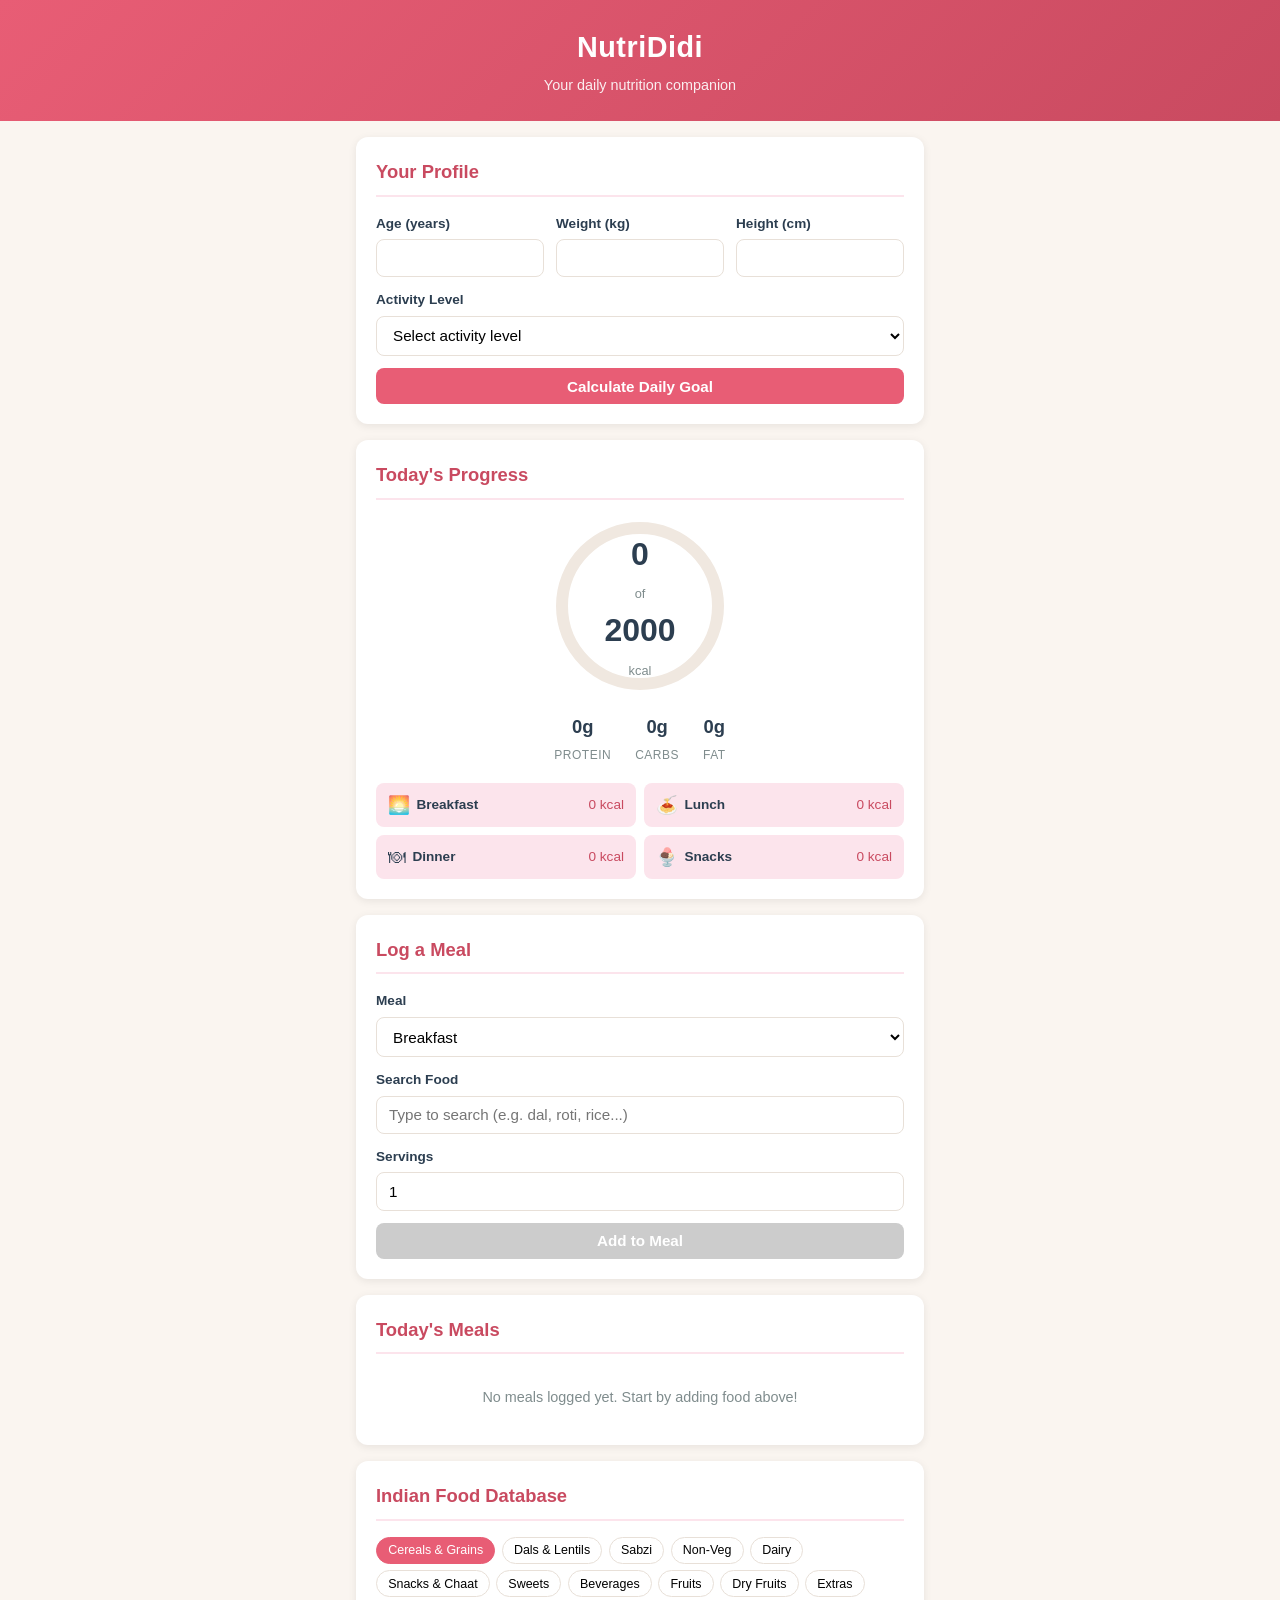
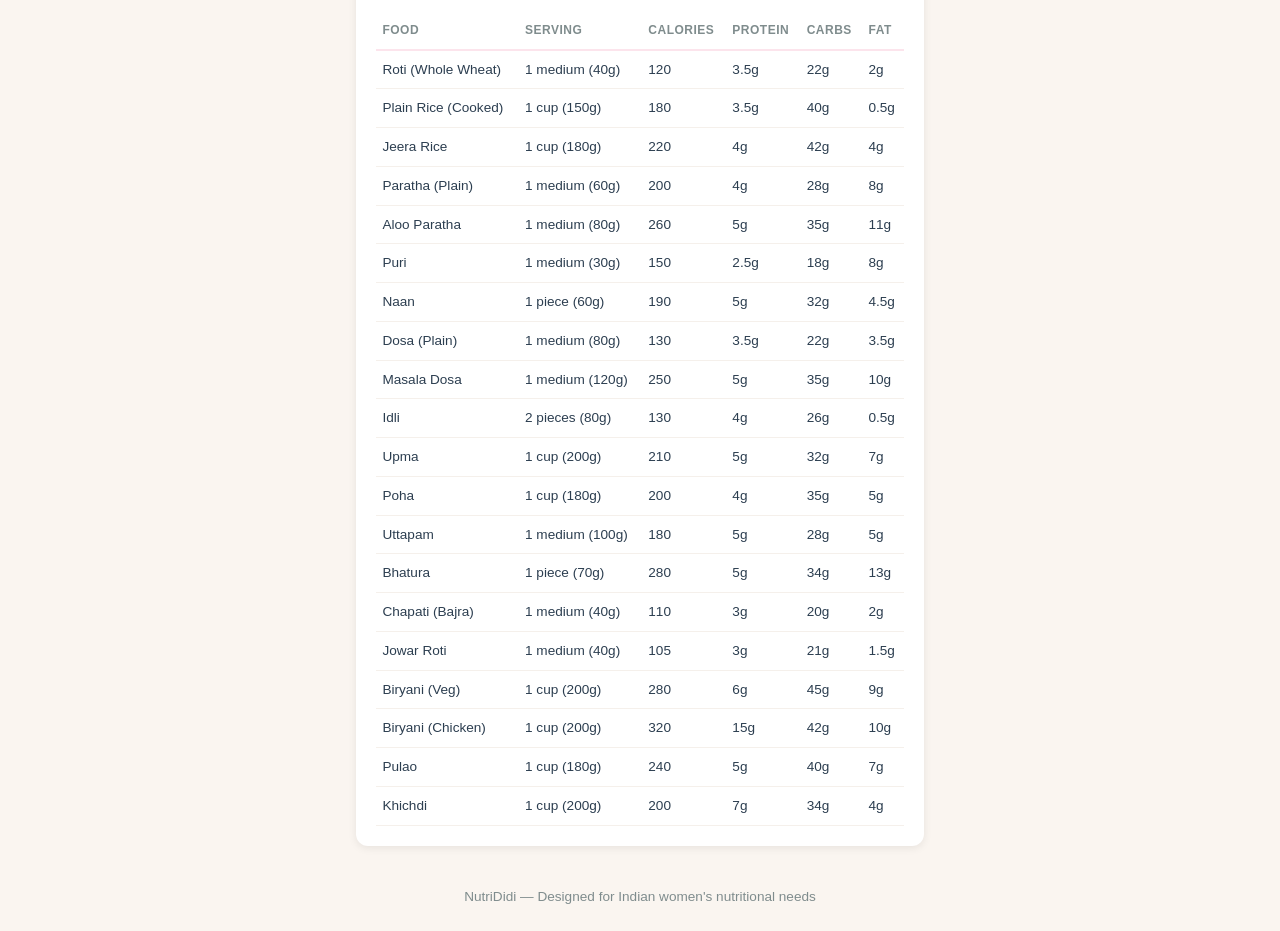
==== indian-calorie-tracker/index.html @ aca5d75c "Add NutriDidi - Indian calorie tracker web app for women Features: - 125+ item Indian food database " ====
<!DOCTYPE html>
<html lang="en">
<head>
    <meta charset="UTF-8">
    <meta name="viewport" content="width=device-width, initial-scale=1.0">
    <title>NutriDidi - Indian Calorie Tracker</title>
    <link rel="stylesheet" href="style.css">
</head>
<body>
    <header>
        <h1>NutriDidi</h1>
        <p class="tagline">Your daily nutrition companion</p>
    </header>

    <main>
        <!-- Profile Setup Section -->
        <section id="profile-section" class="card">
            <h2>Your Profile</h2>
            <form id="profile-form">
                <div class="form-row">
                    <div class="form-group">
                        <label for="age">Age (years)</label>
                        <input type="number" id="age" min="15" max="80" required>
                    </div>
                    <div class="form-group">
                        <label for="weight">Weight (kg)</label>
                        <input type="number" id="weight" min="30" max="150" step="0.5" required>
                    </div>
                    <div class="form-group">
                        <label for="height">Height (cm)</label>
                        <input type="number" id="height" min="120" max="200" required>
                    </div>
                </div>
                <div class="form-group">
                    <label for="activity">Activity Level</label>
                    <select id="activity" required>
                        <option value="">Select activity level</option>
                        <option value="1.2">Sedentary (desk job, little exercise)</option>
                        <option value="1.375">Lightly Active (light exercise 1-3 days/week)</option>
                        <option value="1.55">Moderately Active (exercise 3-5 days/week)</option>
                        <option value="1.725">Very Active (hard exercise 6-7 days/week)</option>
                    </select>
                </div>
                <button type="submit" class="btn btn-primary">Calculate Daily Goal</button>
            </form>
            <div id="calorie-goal-display" class="hidden">
                <p>Your daily calorie goal: <strong id="calorie-goal-value">0</strong> kcal</p>
            </div>
        </section>

        <!-- Dashboard Section -->
        <section id="dashboard-section" class="card">
            <h2>Today's Progress</h2>
            <div class="progress-container">
                <div class="progress-ring-wrapper">
                    <svg class="progress-ring" width="180" height="180">
                        <circle class="progress-ring-bg" cx="90" cy="90" r="78" />
                        <circle class="progress-ring-fill" cx="90" cy="90" r="78" />
                    </svg>
                    <div class="progress-text">
                        <span id="calories-consumed">0</span>
                        <span class="progress-label">of <span id="calories-target">0</span> kcal</span>
                    </div>
                </div>
                <div class="macro-summary">
                    <div class="macro-item">
                        <span class="macro-value" id="total-protein">0g</span>
                        <span class="macro-label">Protein</span>
                    </div>
                    <div class="macro-item">
                        <span class="macro-value" id="total-carbs">0g</span>
                        <span class="macro-label">Carbs</span>
                    </div>
                    <div class="macro-item">
                        <span class="macro-value" id="total-fat">0g</span>
                        <span class="macro-label">Fat</span>
                    </div>
                </div>
            </div>

            <!-- Meal Breakdown -->
            <div class="meal-breakdown">
                <div class="meal-summary" data-meal="breakfast">
                    <span class="meal-icon">&#127749;</span>
                    <span class="meal-name">Breakfast</span>
                    <span class="meal-cals" id="breakfast-cals">0 kcal</span>
                </div>
                <div class="meal-summary" data-meal="lunch">
                    <span class="meal-icon">&#127837;</span>
                    <span class="meal-name">Lunch</span>
                    <span class="meal-cals" id="lunch-cals">0 kcal</span>
                </div>
                <div class="meal-summary" data-meal="dinner">
                    <span class="meal-icon">&#127869;</span>
                    <span class="meal-name">Dinner</span>
                    <span class="meal-cals" id="dinner-cals">0 kcal</span>
                </div>
                <div class="meal-summary" data-meal="snacks">
                    <span class="meal-icon">&#127848;</span>
                    <span class="meal-name">Snacks</span>
                    <span class="meal-cals" id="snacks-cals">0 kcal</span>
                </div>
            </div>
        </section>

        <!-- Meal Logging Section -->
        <section id="log-section" class="card">
            <h2>Log a Meal</h2>
            <div class="form-group">
                <label for="meal-type">Meal</label>
                <select id="meal-type">
                    <option value="breakfast">Breakfast</option>
                    <option value="lunch">Lunch</option>
                    <option value="dinner">Dinner</option>
                    <option value="snacks">Snacks</option>
                </select>
            </div>
            <div class="form-group">
                <label for="food-search">Search Food</label>
                <input type="text" id="food-search" placeholder="Type to search (e.g. dal, roti, rice...)">
                <div id="search-results" class="search-results hidden"></div>
            </div>
            <div class="form-group">
                <label for="serving-qty">Servings</label>
                <input type="number" id="serving-qty" min="0.25" max="10" step="0.25" value="1">
                <span id="serving-unit" class="serving-unit-label"></span>
            </div>
            <button id="add-food-btn" class="btn btn-primary" disabled>Add to Meal</button>
        </section>

        <!-- Logged Meals Section -->
        <section id="logged-meals-section" class="card">
            <h2>Today's Meals</h2>
            <div id="logged-meals-list">
                <p class="empty-state">No meals logged yet. Start by adding food above!</p>
            </div>
            <button id="clear-meals-btn" class="btn btn-secondary hidden">Clear All Meals</button>
        </section>

        <!-- Food Database Browser -->
        <section id="food-db-section" class="card">
            <h2>Indian Food Database</h2>
            <div class="category-tabs" id="category-tabs"></div>
            <div id="food-table-container">
                <table class="food-table">
                    <thead>
                        <tr>
                            <th>Food</th>
                            <th>Serving</th>
                            <th>Calories</th>
                            <th>Protein</th>
                            <th>Carbs</th>
                            <th>Fat</th>
                        </tr>
                    </thead>
                    <tbody id="food-table-body"></tbody>
                </table>
            </div>
        </section>
    </main>

    <footer>
        <p>NutriDidi &mdash; Designed for Indian women's nutritional needs</p>
    </footer>

    <script src="food-database.js"></script>
    <script src="app.js"></script>
</body>
</html>
---- indian-calorie-tracker/style.css ----
/* NutriDidi - Indian Calorie Tracker Styles */

:root {
    --primary: #e85d75;
    --primary-dark: #c94a60;
    --primary-light: #fce4ec;
    --accent: #ff9800;
    --green: #27ae60;
    --red: #e74c3c;
    --bg: #faf5f0;
    --card-bg: #ffffff;
    --text: #2c3e50;
    --text-light: #7f8c8d;
    --border: #e8e0d8;
    --shadow: 0 2px 8px rgba(0, 0, 0, 0.08);
    --radius: 12px;
}

* {
    margin: 0;
    padding: 0;
    box-sizing: border-box;
}

body {
    font-family: -apple-system, BlinkMacSystemFont, "Segoe UI", Roboto, "Helvetica Neue", Arial, sans-serif;
    background: var(--bg);
    color: var(--text);
    line-height: 1.6;
    min-height: 100vh;
}

header {
    background: linear-gradient(135deg, var(--primary), var(--primary-dark));
    color: white;
    text-align: center;
    padding: 1.5rem 1rem;
}

header h1 {
    font-size: 1.8rem;
    font-weight: 700;
    letter-spacing: 0.5px;
}

header .tagline {
    font-size: 0.9rem;
    opacity: 0.9;
    margin-top: 0.25rem;
}

main {
    max-width: 600px;
    margin: 0 auto;
    padding: 1rem;
    display: flex;
    flex-direction: column;
    gap: 1rem;
}

/* Cards */
.card {
    background: var(--card-bg);
    border-radius: var(--radius);
    padding: 1.25rem;
    box-shadow: var(--shadow);
}

.card h2 {
    font-size: 1.15rem;
    margin-bottom: 1rem;
    color: var(--primary-dark);
    border-bottom: 2px solid var(--primary-light);
    padding-bottom: 0.5rem;
}

/* Forms */
.form-row {
    display: grid;
    grid-template-columns: 1fr 1fr 1fr;
    gap: 0.75rem;
}

.form-group {
    margin-bottom: 0.75rem;
}

.form-group label {
    display: block;
    font-size: 0.85rem;
    font-weight: 600;
    margin-bottom: 0.3rem;
    color: var(--text);
}

.form-group input,
.form-group select {
    width: 100%;
    padding: 0.6rem 0.75rem;
    border: 1.5px solid var(--border);
    border-radius: 8px;
    font-size: 0.95rem;
    transition: border-color 0.2s;
    background: #fff;
}

.form-group input:focus,
.form-group select:focus {
    outline: none;
    border-color: var(--primary);
}

.btn {
    padding: 0.6rem 1.2rem;
    border: none;
    border-radius: 8px;
    font-size: 0.95rem;
    font-weight: 600;
    cursor: pointer;
    transition: background 0.2s, transform 0.1s;
}

.btn:active {
    transform: scale(0.97);
}

.btn-primary {
    background: var(--primary);
    color: white;
    width: 100%;
}

.btn-primary:hover {
    background: var(--primary-dark);
}

.btn-primary:disabled {
    background: #ccc;
    cursor: not-allowed;
}

.btn-secondary {
    background: #ecf0f1;
    color: var(--text);
    width: 100%;
    margin-top: 0.75rem;
}

.btn-secondary:hover {
    background: #dfe6e9;
}

.hidden {
    display: none !important;
}

#calorie-goal-display {
    margin-top: 0.75rem;
    padding: 0.75rem;
    background: var(--primary-light);
    border-radius: 8px;
    text-align: center;
    font-size: 1rem;
}

#calorie-goal-display strong {
    font-size: 1.3rem;
    color: var(--primary-dark);
}

/* Progress Ring */
.progress-container {
    display: flex;
    flex-direction: column;
    align-items: center;
    gap: 1rem;
}

.progress-ring-wrapper {
    position: relative;
    width: 180px;
    height: 180px;
}

.progress-ring {
    transform: rotate(-90deg);
}

.progress-ring-bg {
    fill: none;
    stroke: #f0e8e0;
    stroke-width: 12;
}

.progress-ring-fill {
    fill: none;
    stroke: var(--green);
    stroke-width: 12;
    stroke-linecap: round;
    stroke-dasharray: 490;
    stroke-dashoffset: 490;
    transition: stroke-dashoffset 0.6s ease, stroke 0.3s ease;
}

.progress-text {
    position: absolute;
    top: 50%;
    left: 50%;
    transform: translate(-50%, -50%);
    text-align: center;
}

.progress-text span:first-child {
    display: block;
    font-size: 2rem;
    font-weight: 700;
    color: var(--text);
}

.progress-label {
    font-size: 0.8rem;
    color: var(--text-light);
}

/* Macro Summary */
.macro-summary {
    display: flex;
    gap: 1.5rem;
    justify-content: center;
}

.macro-item {
    text-align: center;
}

.macro-value {
    display: block;
    font-size: 1.15rem;
    font-weight: 700;
    color: var(--text);
}

.macro-label {
    font-size: 0.75rem;
    color: var(--text-light);
    text-transform: uppercase;
    letter-spacing: 0.5px;
}

/* Meal Breakdown */
.meal-breakdown {
    display: grid;
    grid-template-columns: 1fr 1fr;
    gap: 0.5rem;
    margin-top: 1rem;
}

.meal-summary {
    display: flex;
    align-items: center;
    gap: 0.4rem;
    padding: 0.5rem 0.75rem;
    background: var(--primary-light);
    border-radius: 8px;
    font-size: 0.85rem;
}

.meal-icon {
    font-size: 1.1rem;
}

.meal-name {
    font-weight: 600;
    flex: 1;
}

.meal-cals {
    font-weight: 500;
    color: var(--primary-dark);
}

/* Search Results */
.search-results {
    position: absolute;
    left: 0;
    right: 0;
    background: white;
    border: 1.5px solid var(--border);
    border-top: none;
    border-radius: 0 0 8px 8px;
    max-height: 250px;
    overflow-y: auto;
    z-index: 100;
    box-shadow: 0 4px 12px rgba(0, 0, 0, 0.1);
}

.form-group:has(#food-search) {
    position: relative;
}

.search-item {
    padding: 0.6rem 0.75rem;
    cursor: pointer;
    border-bottom: 1px solid #f5f0eb;
    display: flex;
    justify-content: space-between;
    align-items: center;
}

.search-item:hover {
    background: var(--primary-light);
}

.search-item.no-result {
    color: var(--text-light);
    cursor: default;
    justify-content: center;
}

.search-food-name {
    font-weight: 500;
    font-size: 0.9rem;
}

.search-food-info {
    font-size: 0.8rem;
    color: var(--text-light);
}

.serving-unit-label {
    display: block;
    font-size: 0.8rem;
    color: var(--text-light);
    margin-top: 0.25rem;
}

/* Logged Meals */
.meal-group h3 {
    font-size: 0.95rem;
    color: var(--primary);
    margin: 0.75rem 0 0.4rem;
    padding-bottom: 0.25rem;
    border-bottom: 1px solid var(--primary-light);
}

.meal-group:first-child h3 {
    margin-top: 0;
}

.logged-item {
    display: flex;
    justify-content: space-between;
    align-items: center;
    padding: 0.5rem 0;
    border-bottom: 1px solid #f5f0eb;
}

.logged-item:last-child {
    border-bottom: none;
}

.logged-item-info {
    flex: 1;
}

.logged-item-name {
    display: block;
    font-weight: 500;
    font-size: 0.9rem;
}

.logged-item-detail {
    font-size: 0.75rem;
    color: var(--text-light);
}

.logged-item-actions {
    display: flex;
    align-items: center;
    gap: 0.5rem;
}

.logged-item-cals {
    font-weight: 600;
    font-size: 0.9rem;
    color: var(--primary-dark);
}

.btn-remove {
    background: none;
    border: none;
    color: var(--red);
    font-size: 1.3rem;
    cursor: pointer;
    padding: 0 0.25rem;
    line-height: 1;
}

.btn-remove:hover {
    color: #c0392b;
}

.empty-state {
    text-align: center;
    color: var(--text-light);
    padding: 1rem;
    font-size: 0.9rem;
}

/* Category Tabs */
.category-tabs {
    display: flex;
    flex-wrap: wrap;
    gap: 0.4rem;
    margin-bottom: 1rem;
}

.cat-tab {
    padding: 0.35rem 0.7rem;
    border: 1.5px solid var(--border);
    border-radius: 20px;
    background: white;
    font-size: 0.78rem;
    cursor: pointer;
    transition: all 0.2s;
    font-weight: 500;
}

.cat-tab:hover {
    border-color: var(--primary);
    color: var(--primary);
}

.cat-tab.active {
    background: var(--primary);
    color: white;
    border-color: var(--primary);
}

/* Food Table */
#food-table-container {
    overflow-x: auto;
}

.food-table {
    width: 100%;
    border-collapse: collapse;
    font-size: 0.85rem;
}

.food-table th {
    text-align: left;
    padding: 0.5rem 0.4rem;
    border-bottom: 2px solid var(--primary-light);
    color: var(--text-light);
    font-size: 0.75rem;
    text-transform: uppercase;
    letter-spacing: 0.5px;
}

.food-table td {
    padding: 0.5rem 0.4rem;
    border-bottom: 1px solid #f5f0eb;
}

.food-table tr:hover {
    background: var(--primary-light);
}

/* Footer */
footer {
    text-align: center;
    padding: 1.5rem;
    color: var(--text-light);
    font-size: 0.85rem;
}

/* Responsive */
@media (max-width: 480px) {
    .form-row {
        grid-template-columns: 1fr 1fr;
    }

    .meal-breakdown {
        grid-template-columns: 1fr;
    }

    .macro-summary {
        gap: 1rem;
    }

    header h1 {
        font-size: 1.5rem;
    }

    .food-table {
        font-size: 0.8rem;
    }
}
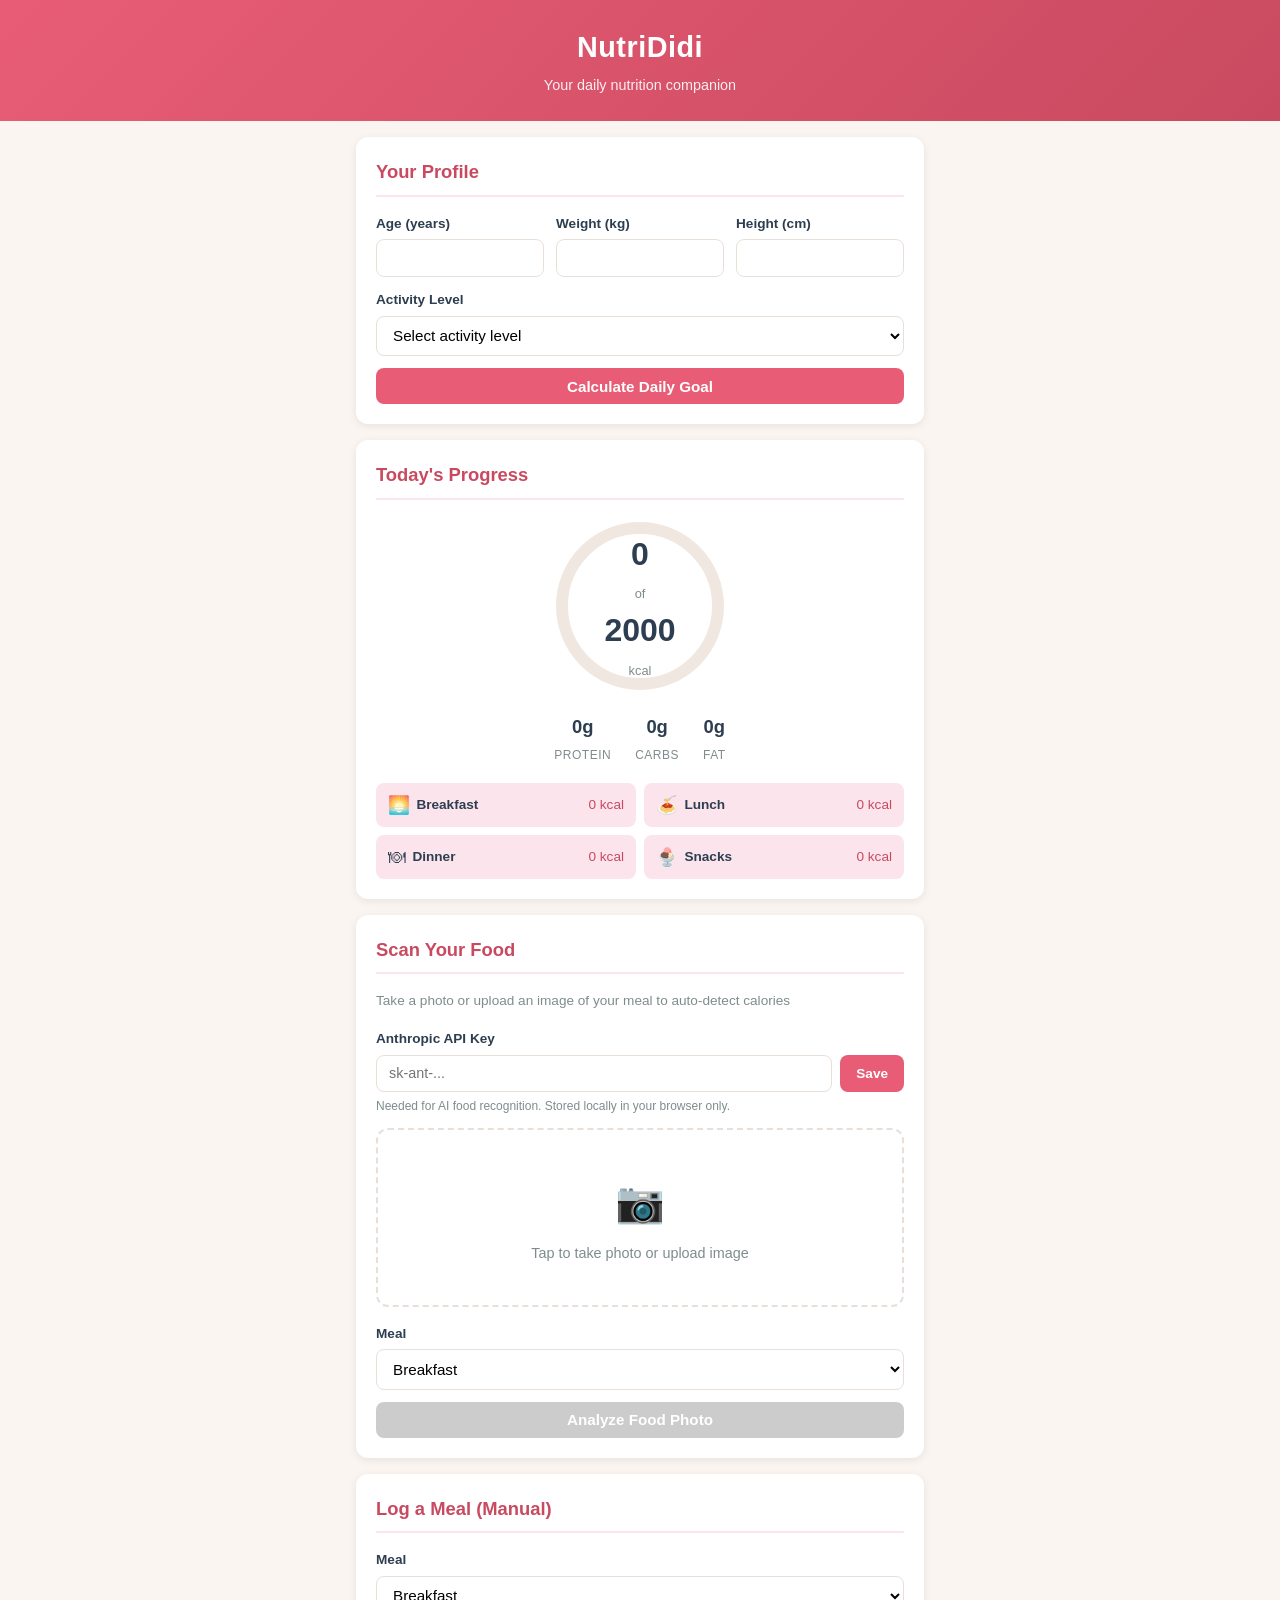
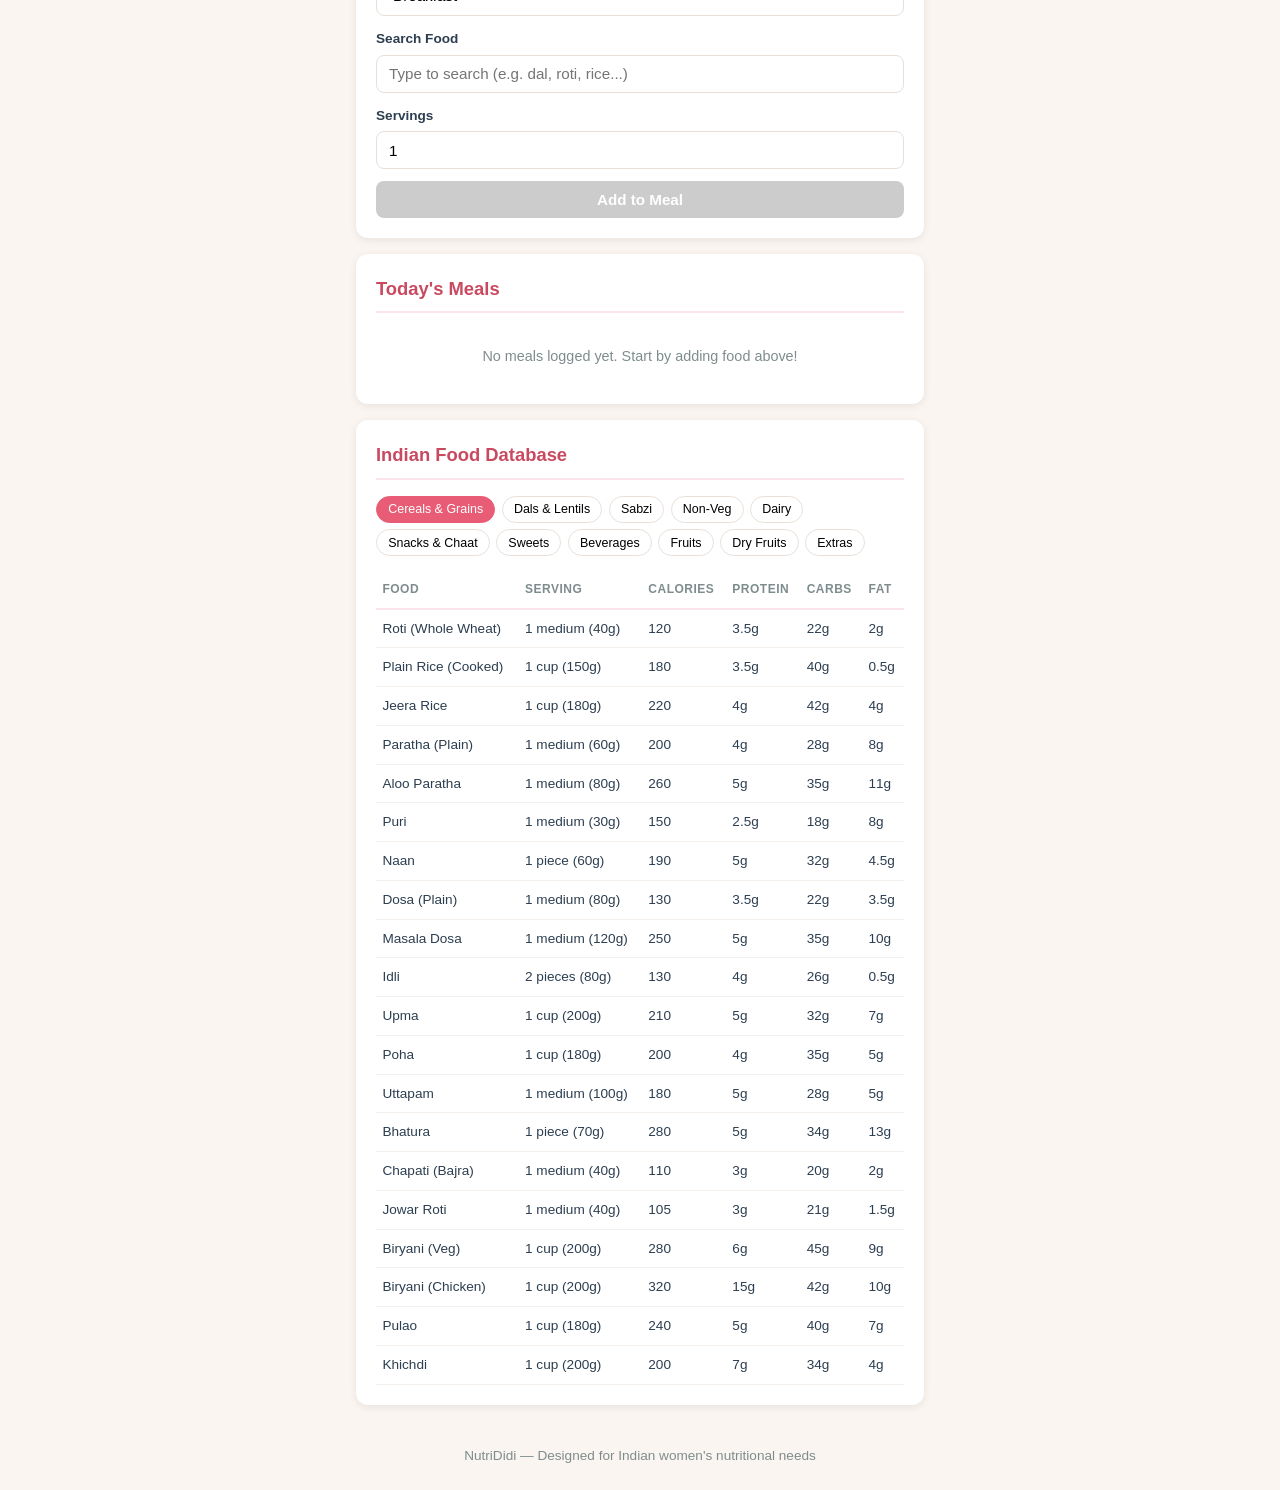
==== commit 5e93af88: "Add AI-powered food photo scanning with Claude Vision API - Upload or take a photo of your meal - Cl" ====
--- a/indian-calorie-tracker/index.html
+++ b/indian-calorie-tracker/index.html
@@ -103,9 +103,73 @@
             </div>
         </section>
 
+        <!-- Photo Scan Section -->
+        <section id="photo-section" class="card">
+            <h2>Scan Your Food</h2>
+            <p class="section-desc">Take a photo or upload an image of your meal to auto-detect calories</p>
+
+            <!-- API Key Setup -->
+            <div id="api-key-setup">
+                <div class="form-group">
+                    <label for="api-key">Anthropic API Key</label>
+                    <div class="api-key-row">
+                        <input type="password" id="api-key" placeholder="sk-ant-...">
+                        <button id="save-api-key-btn" class="btn btn-small">Save</button>
+                    </div>
+                    <span class="helper-text">Needed for AI food recognition. Stored locally in your browser only.</span>
+                </div>
+            </div>
+            <div id="api-key-saved" class="hidden">
+                <span class="api-key-status">API key saved</span>
+                <button id="change-api-key-btn" class="btn-link">Change</button>
+            </div>
+
+            <!-- Photo Upload Area -->
+            <div id="photo-upload-area" class="photo-upload-area">
+                <input type="file" id="photo-input" accept="image/*" capture="environment" hidden>
+                <div id="photo-placeholder" class="photo-placeholder">
+                    <span class="camera-icon">&#128247;</span>
+                    <span>Tap to take photo or upload image</span>
+                </div>
+                <img id="photo-preview" class="photo-preview hidden" alt="Food photo">
+            </div>
+
+            <div class="form-group">
+                <label for="photo-meal-type">Meal</label>
+                <select id="photo-meal-type">
+                    <option value="breakfast">Breakfast</option>
+                    <option value="lunch">Lunch</option>
+                    <option value="dinner">Dinner</option>
+                    <option value="snacks">Snacks</option>
+                </select>
+            </div>
+
+            <button id="analyze-btn" class="btn btn-primary" disabled>Analyze Food Photo</button>
+
+            <!-- Analysis Results -->
+            <div id="analysis-results" class="hidden">
+                <h3>Detected Foods</h3>
+                <div id="detected-foods-list"></div>
+                <div class="analysis-total">
+                    <span>Estimated Total:</span>
+                    <strong id="analysis-total-cals">0 kcal</strong>
+                </div>
+                <div class="analysis-actions">
+                    <button id="add-all-detected-btn" class="btn btn-primary">Add All to Meal</button>
+                    <button id="clear-analysis-btn" class="btn btn-secondary">Clear</button>
+                </div>
+            </div>
+
+            <!-- Loading State -->
+            <div id="analysis-loading" class="hidden">
+                <div class="loading-spinner"></div>
+                <p>Analyzing your food photo...</p>
+            </div>
+        </section>
+
         <!-- Meal Logging Section -->
         <section id="log-section" class="card">
-            <h2>Log a Meal</h2>
+            <h2>Log a Meal (Manual)</h2>
             <div class="form-group">
                 <label for="meal-type">Meal</label>
                 <select id="meal-type">
--- a/indian-calorie-tracker/style.css
+++ b/indian-calorie-tracker/style.css
@@ -467,6 +467,237 @@
     background: var(--primary-light);
 }
 
+/* Photo Scan Section */
+.section-desc {
+    font-size: 0.85rem;
+    color: var(--text-light);
+    margin-bottom: 1rem;
+}
+
+.api-key-row {
+    display: flex;
+    gap: 0.5rem;
+}
+
+.api-key-row input {
+    flex: 1;
+    padding: 0.6rem 0.75rem;
+    border: 1.5px solid var(--border);
+    border-radius: 8px;
+    font-size: 0.9rem;
+}
+
+.api-key-row input:focus {
+    outline: none;
+    border-color: var(--primary);
+}
+
+.btn-small {
+    padding: 0.5rem 1rem;
+    border: none;
+    border-radius: 8px;
+    background: var(--primary);
+    color: white;
+    font-weight: 600;
+    font-size: 0.85rem;
+    cursor: pointer;
+    white-space: nowrap;
+}
+
+.btn-small:hover {
+    background: var(--primary-dark);
+}
+
+.helper-text {
+    display: block;
+    font-size: 0.75rem;
+    color: var(--text-light);
+    margin-top: 0.3rem;
+}
+
+.api-key-status {
+    font-size: 0.85rem;
+    color: var(--green);
+    font-weight: 500;
+}
+
+.btn-link {
+    background: none;
+    border: none;
+    color: var(--primary);
+    font-size: 0.85rem;
+    cursor: pointer;
+    text-decoration: underline;
+    padding: 0;
+    margin-left: 0.5rem;
+}
+
+#api-key-saved {
+    margin-bottom: 1rem;
+    display: flex;
+    align-items: center;
+}
+
+.photo-upload-area {
+    border: 2px dashed var(--border);
+    border-radius: var(--radius);
+    padding: 1rem;
+    text-align: center;
+    cursor: pointer;
+    margin-bottom: 1rem;
+    transition: border-color 0.2s, background 0.2s;
+    overflow: hidden;
+}
+
+.photo-upload-area:hover {
+    border-color: var(--primary);
+    background: var(--primary-light);
+}
+
+.photo-placeholder {
+    display: flex;
+    flex-direction: column;
+    align-items: center;
+    gap: 0.5rem;
+    padding: 1.5rem 0;
+    color: var(--text-light);
+    font-size: 0.9rem;
+}
+
+.camera-icon {
+    font-size: 2.5rem;
+}
+
+.photo-preview {
+    max-width: 100%;
+    max-height: 300px;
+    border-radius: 8px;
+    object-fit: contain;
+}
+
+/* Analysis Results */
+#analysis-results {
+    margin-top: 1rem;
+    border-top: 2px solid var(--primary-light);
+    padding-top: 1rem;
+}
+
+#analysis-results h3 {
+    font-size: 0.95rem;
+    color: var(--primary-dark);
+    margin-bottom: 0.75rem;
+}
+
+.detected-food-item {
+    display: flex;
+    justify-content: space-between;
+    align-items: center;
+    padding: 0.6rem 0;
+    border-bottom: 1px solid #f5f0eb;
+}
+
+.detected-food-item:last-child {
+    border-bottom: none;
+}
+
+.detected-food-info {
+    flex: 1;
+}
+
+.detected-food-name {
+    display: block;
+    font-weight: 600;
+    font-size: 0.9rem;
+}
+
+.detected-food-detail {
+    font-size: 0.75rem;
+    color: var(--text-light);
+}
+
+.detected-food-cals {
+    font-weight: 700;
+    font-size: 0.95rem;
+    color: var(--primary-dark);
+    margin-left: 0.75rem;
+}
+
+.detected-food-qty {
+    width: 60px;
+    padding: 0.3rem 0.4rem;
+    border: 1.5px solid var(--border);
+    border-radius: 6px;
+    font-size: 0.85rem;
+    text-align: center;
+    margin-left: 0.5rem;
+}
+
+.detected-food-qty:focus {
+    outline: none;
+    border-color: var(--primary);
+}
+
+.btn-remove-detected {
+    background: none;
+    border: none;
+    color: var(--red);
+    font-size: 1.2rem;
+    cursor: pointer;
+    padding: 0 0.3rem;
+    margin-left: 0.3rem;
+}
+
+.analysis-total {
+    display: flex;
+    justify-content: space-between;
+    align-items: center;
+    padding: 0.75rem 0;
+    margin-top: 0.5rem;
+    border-top: 2px solid var(--primary-light);
+    font-size: 1rem;
+}
+
+.analysis-total strong {
+    font-size: 1.2rem;
+    color: var(--primary-dark);
+}
+
+.analysis-actions {
+    display: flex;
+    gap: 0.5rem;
+    margin-top: 0.5rem;
+}
+
+.analysis-actions .btn {
+    flex: 1;
+}
+
+/* Loading Spinner */
+#analysis-loading {
+    text-align: center;
+    padding: 2rem 1rem;
+}
+
+#analysis-loading p {
+    color: var(--text-light);
+    font-size: 0.9rem;
+    margin-top: 1rem;
+}
+
+.loading-spinner {
+    width: 40px;
+    height: 40px;
+    border: 4px solid var(--primary-light);
+    border-top-color: var(--primary);
+    border-radius: 50%;
+    margin: 0 auto;
+    animation: spin 0.8s linear infinite;
+}
+
+@keyframes spin {
+    to { transform: rotate(360deg); }
+}
+
 /* Footer */
 footer {
     text-align: center;
